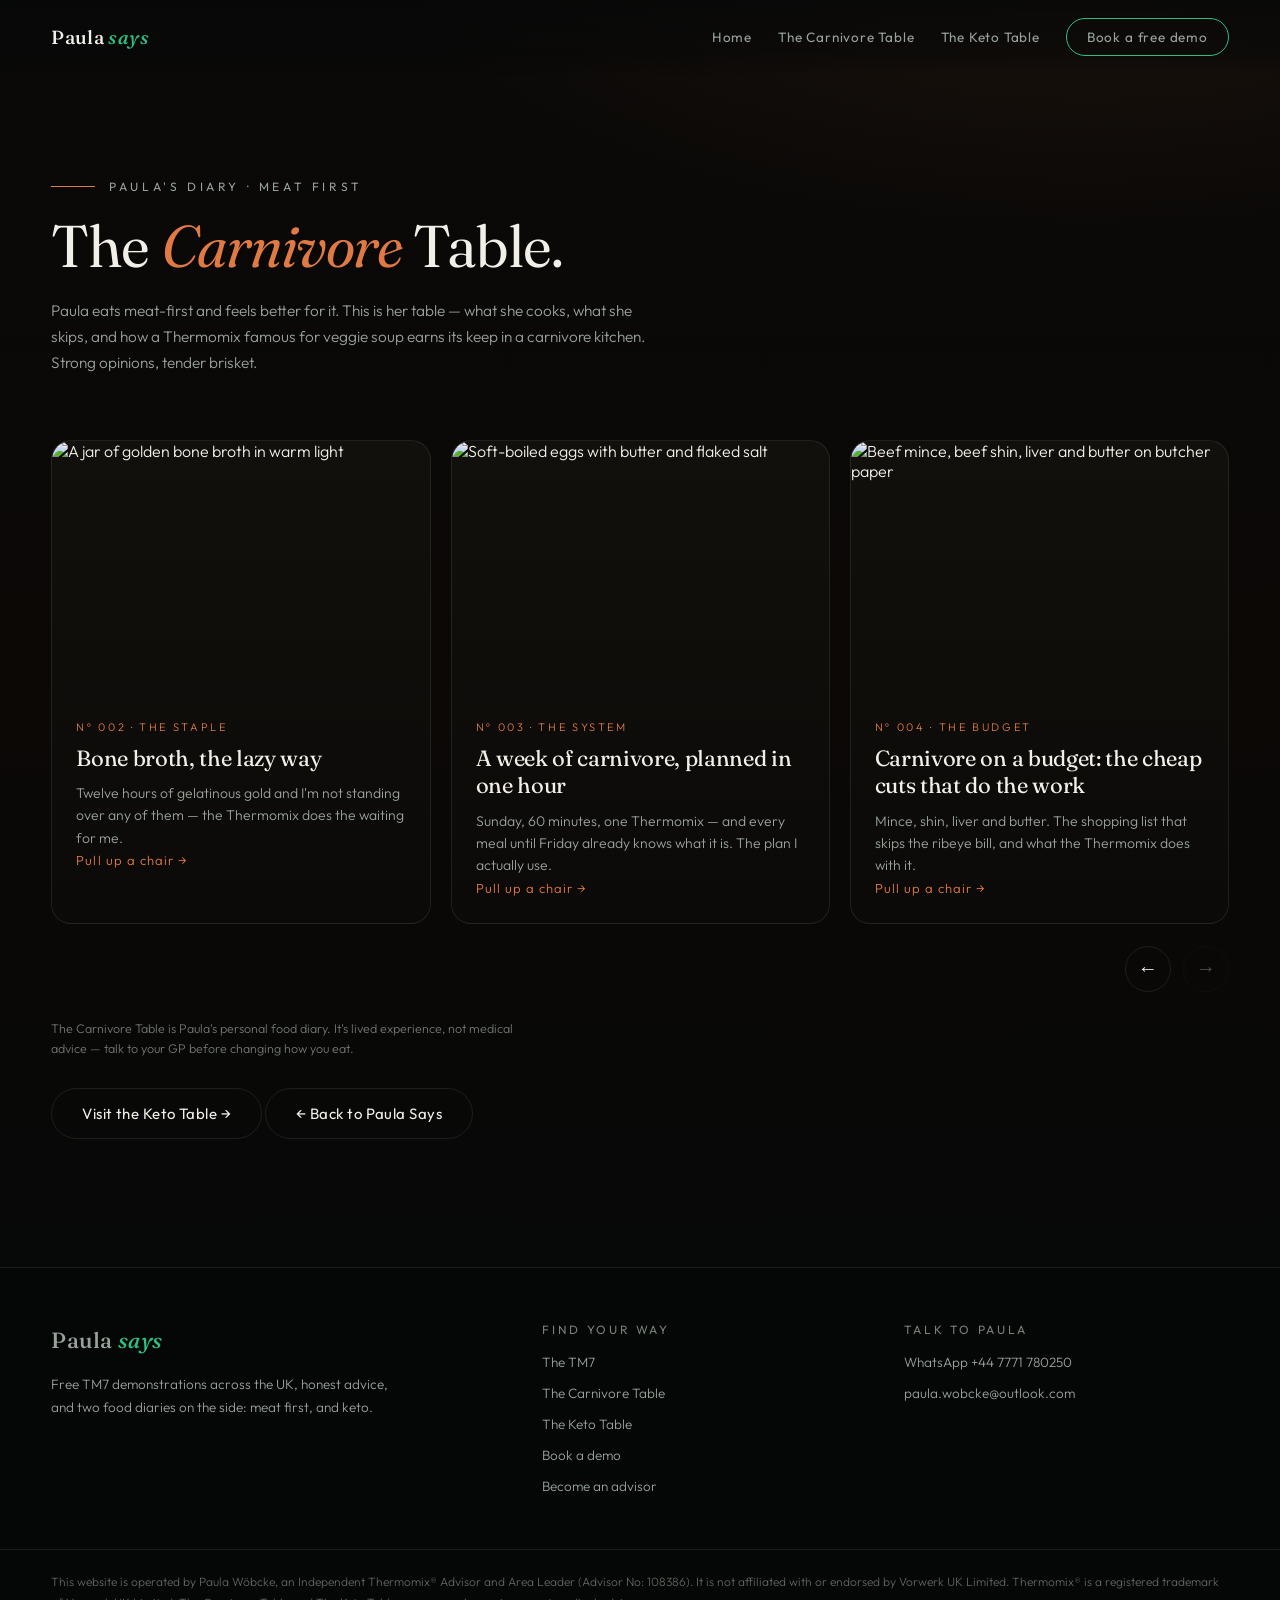
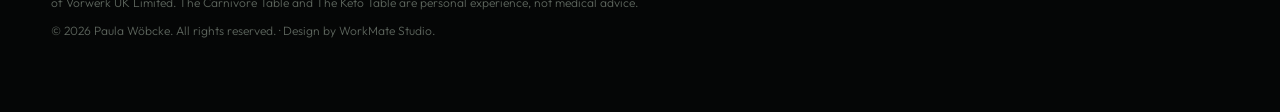
==== site/carnivore/index.html @ 3ee0a404 "Carnivore Table page" ====
<!DOCTYPE html>
<html lang="en">
<head>
<meta charset="UTF-8">
<meta name="viewport" content="width=device-width, initial-scale=1.0">
<title>The Carnivore Table · Paula Says</title>
<meta name="description" content="Paula Wöbcke's meat-first food diary: carnivore cooking with a Thermomix.">
<link rel="icon" type="image/svg+xml" href="/favicon.svg">
<link rel="preconnect" href="https://fonts.googleapis.com">
<link rel="preconnect" href="https://fonts.gstatic.com" crossorigin>
<link href="https://fonts.googleapis.com/css2?family=Fraunces:ital,opsz,wght@0,9..144,300..700;1,9..144,300..700&family=Outfit:wght@300..700&display=swap" rel="stylesheet">
<style>
:root{
  --bg:#070808; --panel:#0d0f0e; --panel2:#101312; --ink:#f2efe8; --dim:#98a29b;
  --line:rgba(242,239,232,.09);
  --green:#2fbd82; --green-soft:rgba(47,189,130,.14);
  --ember:#e07a45; --ember-deep:#b4432a; --ember-soft:rgba(224,122,69,.12);
  --ease:cubic-bezier(.22,1,.36,1);
}
*{margin:0;padding:0;box-sizing:border-box}
html{scroll-behavior:smooth}
body{background:var(--bg);color:var(--ink);font-family:"Outfit",system-ui,sans-serif;
  font-weight:300;-webkit-font-smoothing:antialiased;overflow-x:hidden}
::selection{background:var(--green);color:#04130c}
img,video{max-width:100%;display:block}
.wrap{max-width:1280px;margin:0 auto;padding:0 clamp(20px,4vw,56px)}
h1,h2,h3,.serif{font-family:"Fraunces",serif;font-weight:380;letter-spacing:-.015em}
em{font-style:italic}
.kicker{display:flex;align-items:center;gap:14px;font-size:12px;letter-spacing:.3em;
  text-transform:uppercase;color:var(--dim);font-weight:400}
.kicker::before{content:"";width:44px;height:1px;background:var(--green)}
.kicker.ember::before{background:var(--ember)}
.says{font-family:"Fraunces",serif;font-style:italic;font-weight:340;
  font-size:clamp(22px,2.6vw,34px);line-height:1.35;color:var(--ink)}
.says .who{display:block;margin-top:18px;font-family:"Outfit",sans-serif;font-style:normal;
  font-size:12px;letter-spacing:.28em;text-transform:uppercase;color:var(--dim)}
.btn{display:inline-flex;align-items:center;gap:10px;padding:15px 30px;border-radius:999px;
  border:1px solid var(--line);color:var(--ink);text-decoration:none;font-size:15px;font-weight:400;
  letter-spacing:.03em;transition:all .45s var(--ease);background:transparent;cursor:pointer;font-family:inherit}
.btn:hover{transform:translateY(-2px)}
.btn.green{background:var(--green);border-color:var(--green);color:#04130c;font-weight:500}
.btn.green:hover{box-shadow:0 12px 40px -8px rgba(47,189,130,.45)}
.btn.ghost:hover{border-color:var(--green);background:var(--green-soft)}
.btn.emberline:hover{border-color:var(--ember);background:var(--ember-soft)}

/* nav */
nav{position:fixed;top:0;left:0;right:0;z-index:50;
  background:linear-gradient(rgba(7,8,8,.82),rgba(7,8,8,.55) 70%,transparent);
  backdrop-filter:blur(14px);-webkit-backdrop-filter:blur(14px)}
.nav-in{max-width:1280px;margin:0 auto;padding:18px clamp(20px,4vw,56px);
  display:flex;align-items:center;gap:30px}
.mark{font-family:"Fraunces",serif;font-weight:500;font-size:19px;letter-spacing:.02em;
  color:var(--ink);text-decoration:none;white-space:nowrap}
.mark em{color:var(--green)}
.nav-links{display:flex;gap:26px;margin-left:auto;align-items:center}
.nav-links a{color:var(--dim);text-decoration:none;font-size:13.5px;letter-spacing:.06em;
  font-weight:400;transition:color .3s}
.nav-links a:hover{color:var(--ink)}
.nav-links a.table-link:hover{color:var(--ember)}
.nav-cta{border:1px solid var(--green);color:var(--green);border-radius:999px;padding:9px 20px;
  font-size:13px;text-decoration:none;letter-spacing:.05em;transition:all .4s var(--ease);white-space:nowrap}
.nav-cta:hover{background:var(--green);color:#04130c}
@media(max-width:900px){.nav-links a:not(.nav-cta){display:none}}

/* hero */
header.hero{position:relative;min-height:100svh;display:flex;flex-direction:column;justify-content:flex-end;
  overflow:hidden;padding-top:96px}
.hero video{position:absolute;inset:0;width:100%;height:100%;object-fit:cover;
  filter:saturate(1.05) brightness(.55)}
.hero .veil{position:absolute;inset:0;background:
  linear-gradient(180deg,rgba(10,11,11,.78),rgba(10,11,11,.55) 34%,rgba(10,11,11,.62) 62%,rgba(7,8,8,.98) 96%)}
.hero-in{position:relative;z-index:2;padding-bottom:clamp(40px,6vh,84px)}
.hero h1{font-size:clamp(48px,8.4vw,124px);line-height:.98;margin:.28em 0 .22em}
.hero h1 .g{color:var(--green);font-weight:340}
.hero h1 .q{color:var(--ink);font-style:normal}
.hero h1 em{font-weight:340}
.hero .lede{max-width:560px;color:#cfd6d0;font-size:clamp(16px,1.35vw,19px);line-height:1.65}
.hero .lede strong{color:var(--ink);font-weight:500}
.hero-ctas{display:flex;flex-wrap:wrap;gap:14px;margin-top:34px}
.hero-stats{display:flex;flex-wrap:wrap;gap:clamp(22px,4vw,56px);margin-top:clamp(30px,5vh,54px);
  padding-top:26px;border-top:1px solid var(--line)}
.stat b{display:block;font-family:"Fraunces",serif;font-style:italic;font-weight:400;
  font-size:clamp(24px,2.4vw,34px);color:var(--ink)}
.stat span{font-size:12px;letter-spacing:.14em;text-transform:uppercase;color:var(--dim)}
.scroll-cue{position:absolute;right:clamp(20px,4vw,56px);bottom:clamp(40px,6vh,84px);z-index:2;
  font-size:11px;letter-spacing:.3em;text-transform:uppercase;color:var(--dim);
  writing-mode:vertical-rl;display:flex;align-items:center;gap:12px}
.scroll-cue::after{content:"";width:1px;height:52px;background:linear-gradient(var(--green),transparent);
  animation:drip 2.2s var(--ease) infinite}
@keyframes drip{0%{transform:scaleY(0);transform-origin:top}55%{transform:scaleY(1);transform-origin:top}
  56%{transform-origin:bottom}100%{transform:scaleY(0);transform-origin:bottom}}
@media(max-width:720px){
  .scroll-cue{display:none}
  .hero h1{font-size:clamp(38px,11vw,54px)}
  .hero .lede{font-size:15px}
  .hero-ctas{margin-top:24px}
  .hero-stats{gap:16px 26px;margin-top:26px;padding-top:20px}
  .stat b{font-size:22px}
}

/* marquee */
.marquee{border-block:1px solid var(--line);overflow:hidden;padding:16px 0;background:var(--panel)}
.marquee .track{display:flex;gap:48px;white-space:nowrap;animation:mq 34s linear infinite;width:max-content}
.marquee span{font-size:13px;letter-spacing:.26em;text-transform:uppercase;color:var(--dim)}
.marquee span i{font-style:normal;color:var(--green);margin-right:48px}
@keyframes mq{to{transform:translateX(-50%)}}
@media (prefers-reduced-motion:reduce){.marquee .track{animation:none}}

section{padding:clamp(72px,10vw,140px) 0;position:relative}
.sec-head{max-width:760px;margin-bottom:clamp(36px,5vw,64px)}
.sec-head h2{font-size:clamp(34px,4.6vw,60px);line-height:1.06;margin:.35em 0 .35em}
.sec-head p{color:var(--dim);font-size:clamp(15px,1.2vw,17.5px);line-height:1.7;max-width:600px}

/* machine cards */
.bench{display:grid;grid-template-columns:repeat(auto-fit,minmax(min(300px,100%),1fr));gap:18px}
.card{background:linear-gradient(180deg,var(--panel2),var(--panel));border:1px solid var(--line);
  border-radius:18px;padding:28px 26px;position:relative;overflow:hidden;
  transition:transform .6s var(--ease),border-color .4s,box-shadow .6s var(--ease)}
.card::before{content:"";position:absolute;inset:-1px;border-radius:18px;padding:1px;opacity:0;
  background:linear-gradient(135deg,rgba(47,189,130,.65),transparent 45%);
  -webkit-mask:linear-gradient(#000 0 0) content-box,linear-gradient(#000 0 0);
  -webkit-mask-composite:xor;mask-composite:exclude;transition:opacity .5s}
.card:hover{transform:translateY(-4px);box-shadow:0 30px 60px -30px rgba(0,0,0,.8),0 0 44px -18px rgba(47,189,130,.35)}
.card:hover::before{opacity:1}
.card .num{font-family:"Fraunces",serif;font-style:italic;color:var(--green);font-size:15px;letter-spacing:.08em}
.card h3{font-size:21px;margin:12px 0 10px;font-weight:420}
.card p{color:var(--dim);font-size:14.5px;line-height:1.65}
/* cooking modes explorer */
.modes{margin-top:56px}
.modes h3{font-size:clamp(22px,2.4vw,30px);font-weight:420;margin-bottom:6px}
.modes .sub{color:var(--dim);font-size:14.5px;margin-bottom:22px}
.chiprow{display:flex;flex-wrap:wrap;gap:10px}
.mchip{border:1px solid var(--line);background:var(--panel);color:var(--dim);border-radius:999px;
  padding:10px 20px;font-size:13.5px;letter-spacing:.05em;cursor:pointer;font-family:inherit;font-weight:400;
  transition:all .35s var(--ease)}
.mchip:hover{color:var(--ink);border-color:var(--dim)}
.mchip.on{background:var(--green);border-color:var(--green);color:#04130c;font-weight:500}
.mpanel{margin-top:20px;border:1px solid var(--line);border-radius:18px;
  padding:clamp(24px,3.5vw,40px);background:linear-gradient(180deg,var(--panel2),var(--panel));
  display:grid;grid-template-columns:1.2fr .8fr;gap:clamp(20px,4vw,48px);align-items:center;
  box-shadow:0 0 60px -30px rgba(47,189,130,.25)}
@media(max-width:760px){.mpanel{grid-template-columns:1fr}}
.mpanel h4{font-family:"Fraunces",serif;font-weight:420;font-size:clamp(24px,2.8vw,34px);margin-bottom:12px}
.mpanel h4 i{font-style:italic;color:var(--green);font-weight:340}
.mpanel .blurb{color:#c6cdc7;font-size:15.5px;line-height:1.7}
.mpanel .quip{font-family:"Fraunces",serif;font-style:italic;font-size:clamp(18px,1.9vw,23px);
  line-height:1.5;color:var(--ink);border-left:2px solid var(--green);padding-left:22px}
.mpanel .quip .who{display:block;margin-top:10px;font-family:"Outfit",sans-serif;font-style:normal;
  font-size:11px;letter-spacing:.26em;text-transform:uppercase;color:var(--dim)}

/* key art band */
.keyart{margin-top:56px;border-radius:20px;overflow:hidden;border:1px solid var(--line);
  background:radial-gradient(ellipse 55% 95% at 50% 128%,#0d1922 0%,#000 62%)}
.keyart img{width:100%;height:auto;
  -webkit-mask-image:linear-gradient(180deg,transparent 0,#000 13%);
  mask-image:linear-gradient(180deg,transparent 0,#000 13%)}
.keyart .ktx{padding:clamp(30px,4.5vw,58px) 20px 0;text-align:center;
  font-weight:500;font-size:clamp(21px,3vw,42px);line-height:1.3;letter-spacing:.01em;color:var(--ink)}
.keyart .ktx .tg{color:#2fbd82}
.keyart .ktx small{display:block;font-size:clamp(18px,2.4vw,34px);font-weight:400;color:var(--ink)}

/* film */
#film .poster{position:relative;border-radius:22px;overflow:hidden;border:1px solid var(--line);cursor:pointer;display:block;width:100%;padding:0;background:none}
#film .poster img{width:100%;height:clamp(300px,44vw,560px);object-fit:cover;transition:transform 1.2s var(--ease);filter:saturate(1.08)}
#film .poster:hover img{transform:scale(1.03)}
#film .poster::after{content:"";position:absolute;inset:0;background:linear-gradient(180deg,transparent 40%,rgba(7,8,8,.72))}
.play{position:absolute;z-index:2;left:50%;top:50%;transform:translate(-50%,-50%);
  width:92px;height:92px;border-radius:50%;border:1px solid rgba(242,239,232,.5);
  background:rgba(7,8,8,.45);backdrop-filter:blur(8px);display:grid;place-items:center;
  transition:all .5s var(--ease)}
.play::before{content:"";border-style:solid;border-width:13px 0 13px 22px;
  border-color:transparent transparent transparent var(--ink);margin-left:5px}
#film .poster:hover .play{background:var(--green);border-color:var(--green)}
#film .poster:hover .play::before{border-left-color:#04130c}
.film-cap{position:absolute;z-index:2;left:30px;bottom:24px;text-align:left}
.film-cap b{font-family:"Fraunces",serif;font-weight:420;font-size:clamp(20px,2.2vw,28px);display:block}
.film-cap span{color:var(--dim);font-size:13px;letter-spacing:.14em;text-transform:uppercase}
dialog#filmbox{border:none;background:rgba(7,8,8,.94);width:100vw;height:100vh;max-width:100vw;max-height:100vh;
  display:none;place-items:center;padding:4vmin}
dialog#filmbox[open]{display:grid}
dialog#filmbox video{width:min(1200px,94vw);max-height:88vh;border-radius:14px;border:1px solid var(--line)}
dialog#filmbox .close{position:fixed;top:22px;right:26px;background:none;border:1px solid var(--line);
  color:var(--ink);width:44px;height:44px;border-radius:50%;font-size:17px;cursor:pointer;transition:all .3s}
dialog#filmbox .close:hover{border-color:var(--ember);color:var(--ember)}

/* about */
#about .duo{display:grid;grid-template-columns:minmax(280px,460px) 1fr;gap:clamp(28px,5vw,72px);align-items:center}
@media(max-width:900px){#about .duo{grid-template-columns:1fr}}
.portrait{border-radius:22px;overflow:hidden;border:1px solid var(--line);position:relative}
.portrait img{width:100%;aspect-ratio:4/5;object-fit:cover;object-position:50% 20%}
.portrait::after{content:"";position:absolute;inset:0;background:linear-gradient(200deg,transparent 55%,rgba(7,8,8,.55))}
.portrait figcaption{position:absolute;left:22px;bottom:18px;z-index:2;font-size:12px;
  letter-spacing:.2em;text-transform:uppercase;color:#cfd6d0}
#about h2{font-size:clamp(32px,4vw,52px);line-height:1.08;margin:.3em 0 .4em}
#about .body p{color:#c6cdc7;font-size:16px;line-height:1.75;margin-bottom:1.1em;max-width:56ch}
#about .body p strong{color:var(--ink);font-weight:500}
.offer{display:grid;grid-template-columns:repeat(auto-fit,minmax(200px,1fr));gap:12px;margin-top:26px}
.offer div{border:1px solid var(--line);border-radius:14px;padding:16px 18px;background:var(--panel)}
.offer b{display:block;font-weight:500;font-size:14.5px;margin-bottom:5px}
.offer span{color:var(--dim);font-size:13px;line-height:1.5}

/* the carnivore table */
#table{background:
  radial-gradient(1200px 500px at 85% -5%,rgba(224,122,69,.09),transparent 60%),
  linear-gradient(180deg,#0a0908,#0b0806 55%,var(--bg))}
#table .sec-head h2 em{color:var(--ember)}
.posts{display:flex;gap:20px;overflow-x:auto;overflow-y:hidden;scrollbar-width:none;-ms-overflow-style:none;padding:10px 0 34px;margin:-10px 0 -34px;scroll-snap-type:x mandatory;scroll-behavior:smooth}
.posts::-webkit-scrollbar{display:none;width:0;height:0}
.posts .post{flex:0 0 calc((100% - 40px)/3);scroll-snap-align:start}
@media(max-width:899px){.posts .post{flex:0 0 100%}}
.posts-nav{display:flex;justify-content:flex-end;gap:12px;margin-top:22px}
.posts-nav button{width:46px;height:46px;border-radius:50%;border:1px solid var(--line);background:transparent;color:var(--ink);font-size:20px;cursor:pointer;transition:all .35s var(--ease)}
.posts-nav button:hover:not(:disabled){border-color:var(--ember);background:var(--ember-soft);color:var(--ember)}
.posts-nav button:disabled{opacity:.3;cursor:default}
.post{display:block;text-decoration:none;color:inherit;border:1px solid var(--line);border-radius:20px;
  overflow:hidden;background:linear-gradient(180deg,#12100d,#0c0a08);
  transition:transform .6s var(--ease),border-color .4s,box-shadow .6s var(--ease)}
.post:hover{transform:translateY(-5px);border-color:rgba(224,122,69,.4);
  box-shadow:0 34px 70px -34px rgba(0,0,0,.85),0 0 48px -20px rgba(224,122,69,.35)}
.post .ph{overflow:hidden}
.post img{width:100%;aspect-ratio:3/2;object-fit:cover;transition:transform 1.1s var(--ease)}
.post:hover img{transform:scale(1.05)}
.post .tx{padding:22px 24px 26px}
.post .tag{font-size:11px;letter-spacing:.24em;text-transform:uppercase;color:var(--ember)}
.post h3{font-size:22px;font-weight:420;line-height:1.25;margin:10px 0 10px}
.post p{color:var(--dim);font-size:14px;line-height:1.6}
.post .go{margin-top:16px;font-size:13px;letter-spacing:.08em;color:var(--ember)}
.smallprint{margin-top:26px;color:#6f776f;font-size:12.5px;max-width:62ch;line-height:1.6}

/* demo form */
#demo .split{display:grid;grid-template-columns:1fr 1fr;gap:clamp(28px,5vw,72px)}
@media(max-width:900px){#demo .split{grid-template-columns:1fr}}
form .row{display:grid;grid-template-columns:1fr 1fr;gap:12px}
@media(max-width:560px){form .row{grid-template-columns:1fr}}
label{display:block;font-size:12px;letter-spacing:.16em;text-transform:uppercase;color:var(--dim);margin:16px 0 8px}
input,select,textarea{width:100%;background:var(--panel);border:1px solid var(--line);border-radius:12px;
  color:var(--ink);padding:14px 16px;font-family:inherit;font-size:15px;font-weight:300;outline:none;
  transition:border-color .3s}
input:focus,select:focus,textarea:focus{border-color:var(--green)}
form .btn{margin-top:22px}
.wa{display:flex;flex-direction:column;gap:14px;justify-content:center}
.wa .bigwa{display:flex;align-items:center;gap:16px;border:1px solid var(--line);border-radius:18px;
  padding:22px 24px;text-decoration:none;color:inherit;background:var(--panel);transition:all .45s var(--ease)}
.wa .bigwa:hover{border-color:var(--green);background:var(--green-soft);transform:translateY(-2px)}
.wa .bigwa b{display:block;font-weight:500;font-size:16px}
.wa .bigwa span{color:var(--dim);font-size:13.5px}
.wa .dot{width:46px;height:46px;border-radius:50%;background:var(--green-soft);display:grid;place-items:center;
  color:var(--green);font-size:20px;flex:none}

/* join */
#join .grid2{display:grid;grid-template-columns:1fr;max-width:720px;gap:clamp(28px,5vw,72px);align-items:start}
@media(max-width:940px){#join .grid2{grid-template-columns:1fr}}
.steps{display:grid;gap:14px;margin-top:8px}
.step{display:flex;gap:18px;border:1px solid var(--line);border-radius:16px;padding:18px 20px;background:var(--panel)}
.step .n{font-family:"Fraunces",serif;font-style:italic;color:var(--green);font-size:20px;flex:none;width:30px}
.step b{display:block;font-weight:500;font-size:15px;margin-bottom:4px}
.step span{color:var(--dim);font-size:13.5px;line-height:1.55}
.calc{border:1px solid var(--line);border-radius:22px;padding:30px 30px 34px;
  background:linear-gradient(180deg,var(--panel2),var(--panel));position:sticky;top:96px;
  box-shadow:0 0 70px -30px rgba(47,189,130,.25)}
.calc h3{font-size:24px;font-weight:420;margin-bottom:4px}
.calc .sub{color:var(--dim);font-size:13.5px;margin-bottom:26px}
.calc output{display:block;font-family:"Fraunces",serif;font-style:italic;font-weight:400;
  font-size:clamp(44px,5vw,64px);color:var(--green);line-height:1;margin:10px 0 4px}
.calc .per{color:var(--dim);font-size:13px;letter-spacing:.12em;text-transform:uppercase}
input[type=range]{-webkit-appearance:none;appearance:none;height:4px;border-radius:4px;padding:0;border:none;
  background:linear-gradient(90deg,var(--green) var(--fill,30%),rgba(242,239,232,.14) var(--fill,30%));margin:30px 0 8px}
input[type=range]::-webkit-slider-thumb{-webkit-appearance:none;width:22px;height:22px;border-radius:50%;
  background:var(--green);border:4px solid #04130c;box-shadow:0 0 0 1px var(--green),0 0 18px rgba(47,189,130,.6);cursor:pointer}
.calc .scale{display:flex;justify-content:space-between;color:var(--dim);font-size:12px;margin-bottom:18px}
.calc .note{color:#6f776f;font-size:12px;line-height:1.55;margin-top:18px}

/* footer */
footer{border-top:1px solid var(--line);padding:54px 0 70px;background:#050606}
.foot{display:grid;grid-template-columns:1.4fr 1fr 1fr;gap:36px}
@media(max-width:800px){.foot{grid-template-columns:1fr}}
.foot .mark{font-size:22px}
.foot p,.foot a{color:var(--dim);font-size:13.5px;line-height:1.7;text-decoration:none}
.foot a:hover{color:var(--ink)}
.foot h4{font-size:12px;letter-spacing:.22em;text-transform:uppercase;color:#788078;margin-bottom:14px;font-weight:400}
.foot li{list-style:none;margin-bottom:8px}
.legal{margin-top:44px;padding-top:22px;border-top:1px solid var(--line);color:#5d655d;font-size:12px;line-height:1.7}

/* reveal on scroll */
.rv{opacity:0;transform:translateY(26px);transition:opacity .9s var(--ease),transform .9s var(--ease)}
.rv.in{opacity:1;transform:none}
@media (prefers-reduced-motion:reduce){.rv{opacity:1;transform:none;transition:none}}
</style>
<link rel="icon" type="image/svg+xml" href="/favicon.svg">
</head>
<body>
<nav>
  <div class="nav-in">
    <a class="mark" href="/">Paula <em>says</em></a>
    <div class="nav-links">
      <a href="/">Home</a>
      <a class="table-link" href="/carnivore/">The Carnivore Table</a>
      <a class="table-link" href="/keto/">The Keto Table</a>
      <a class="nav-cta" href="/#demo">Book a free demo</a>
    </div>
  </div>
</nav>

<section id="table" style="padding-top:clamp(120px,14vw,180px)">
  <div class="wrap">
    <div class="sec-head rv">
      <div class="kicker ember">Paula's diary · meat first</div>
      <h2>The <em>Carnivore</em> Table.</h2>
      <p>Paula eats meat-first and feels better for it. This is her table — what she cooks, what she skips, and how a Thermomix famous for veggie soup earns its keep in a carnivore kitchen. Strong opinions, tender brisket.</p>
    </div>
    <div class="posts">
      <a class="post rv" href="/blog/why-i-eat-meat-first/">
        <div class="ph"><img src="/assets/steak.webp" alt="Ribeye steak searing in a cast-iron pan" loading="lazy"></div>
        <div class="tx"><span class="tag">Nº 001 · The why</span>
          <h3>Why I eat meat first</h3>
          <p>What changed when I stopped decorating the plate and started listening to it. My honest, unscientific, very well-fed story.</p>
          <span class="go">Pull up a chair →</span></div>
      </a>
      <a class="post rv" href="/blog/bone-broth-thermomix/">
        <div class="ph"><img src="/assets/broth.webp" alt="A jar of golden bone broth in warm light" loading="lazy"></div>
        <div class="tx"><span class="tag">Nº 002 · The staple</span>
          <h3>Bone broth, the lazy way</h3>
          <p>Twelve hours of gelatinous gold and I'm not standing over any of them — the Thermomix does the waiting for me.</p>
          <span class="go">Pull up a chair →</span></div>
      </a>
      <a class="post rv" href="/blog/one-hour-carnivore-week/">
        <div class="ph"><img src="/assets/eggs.webp" alt="Soft-boiled eggs with butter and flaked salt" loading="lazy"></div>
        <div class="tx"><span class="tag">Nº 003 · The system</span>
          <h3>A week of carnivore, planned in one hour</h3>
          <p>Sunday, 60 minutes, one Thermomix — and every meal until Friday already knows what it is. The plan I actually use.</p>
          <span class="go">Pull up a chair →</span></div>
      </a>
      <a class="post rv" href="/blog/carnivore-on-a-budget/">
        <div class="ph"><img src="/assets/2-budget-cuts.webp" alt="Beef mince, beef shin, liver and butter on butcher paper" loading="lazy"></div>
        <div class="tx"><span class="tag">Nº 004 · The budget</span>
          <h3>Carnivore on a budget: the cheap cuts that do the work</h3>
          <p>Mince, shin, liver and butter. The shopping list that skips the ribeye bill, and what the Thermomix does with it.</p>
          <span class="go">Pull up a chair →</span></div>
      </a>
    </div>
    <div class="posts-nav"><button type="button" id="postsPrev" aria-label="Previous posts">←</button><button type="button" id="postsNext" aria-label="Next posts">→</button></div>
    <p class="smallprint">The Carnivore Table is Paula's personal food diary. It's lived experience, not medical advice — talk to your GP before changing how you eat.</p>
    <p style="margin-top:30px"><a class="btn emberline" href="/keto/">Visit the Keto Table →</a> <a class="btn" href="/">← Back to Paula Says</a></p>
  </div>
</section>

<footer>
  <div class="wrap foot">
    <div>
      <a class="mark" href="/">Paula <em>says</em></a>
      <p style="margin-top:14px;max-width:38ch">Free TM7 demonstrations across the UK, honest advice,
        and two food diaries on the side: meat first, and keto.</p>
    </div>
    <div>
      <h4>Find your way</h4>
      <ul>
        <li><a href="/#machine">The TM7</a></li>
        <li><a href="/carnivore/">The Carnivore Table</a></li>
        <li><a href="/keto/">The Keto Table</a></li>
        <li><a href="/#demo">Book a demo</a></li>
        <li><a href="/#join">Become an advisor</a></li>
      </ul>
    </div>
    <div>
      <h4>Talk to Paula</h4>
      <ul>
        <li><a href="https://wa.me/447771780250">WhatsApp +44 7771 780250</a></li>
        <li><a href="mailto:paula.wobcke@outlook.com">paula.wobcke@outlook.com</a></li>
      </ul>
    </div>
  </div>
  <div class="wrap legal">
    <p>This website is operated by Paula Wöbcke, an Independent Thermomix® Advisor and Area Leader (Advisor No: 108386). It is not
      affiliated with or endorsed by Vorwerk UK Limited. Thermomix® is a registered trademark of
      Vorwerk UK Limited. The Carnivore Table and The Keto Table are personal experience, not medical advice.</p>
    <p style="margin-top:8px">© 2026 Paula Wöbcke. All rights reserved. · Design by WorkMate Studio.</p>
  </div>
</footer>

<script>
const io=new IntersectionObserver(es=>es.forEach(e=>{if(e.isIntersecting){e.target.classList.add('in');io.unobserve(e.target)}}),{rootMargin:'0px 0px -10% 0px'});
document.querySelectorAll('.rv').forEach(el=>io.observe(el));
// carnivore table arrows
(function(){
  const row=document.querySelector('.posts'),prev=document.getElementById('postsPrev'),next=document.getElementById('postsNext');
  if(!row||!prev||!next)return;
  const step=()=>{const c=row.children[0];return c?c.getBoundingClientRect().width+20:row.clientWidth};
  const per=()=>Math.max(1,Math.round((row.clientWidth+20)/step()));
  const upd=()=>{prev.disabled=row.scrollLeft<4;next.disabled=row.scrollLeft+row.clientWidth>=row.scrollWidth-4};
  prev.addEventListener('click',()=>row.scrollBy({left:-step()*per(),behavior:'smooth'}));
  next.addEventListener('click',()=>row.scrollBy({left:step()*per(),behavior:'smooth'}));
  const toEnd=()=>{row.style.scrollBehavior='auto';row.scrollLeft=row.scrollWidth;row.style.scrollBehavior='';upd()};
  row.addEventListener('scroll',upd);window.addEventListener('resize',toEnd);
  toEnd();window.addEventListener('load',toEnd);if(document.fonts&&document.fonts.ready)document.fonts.ready.then(toEnd);
})();
</script>
<script src="/snow.js" defer></script>
</body>
</html>
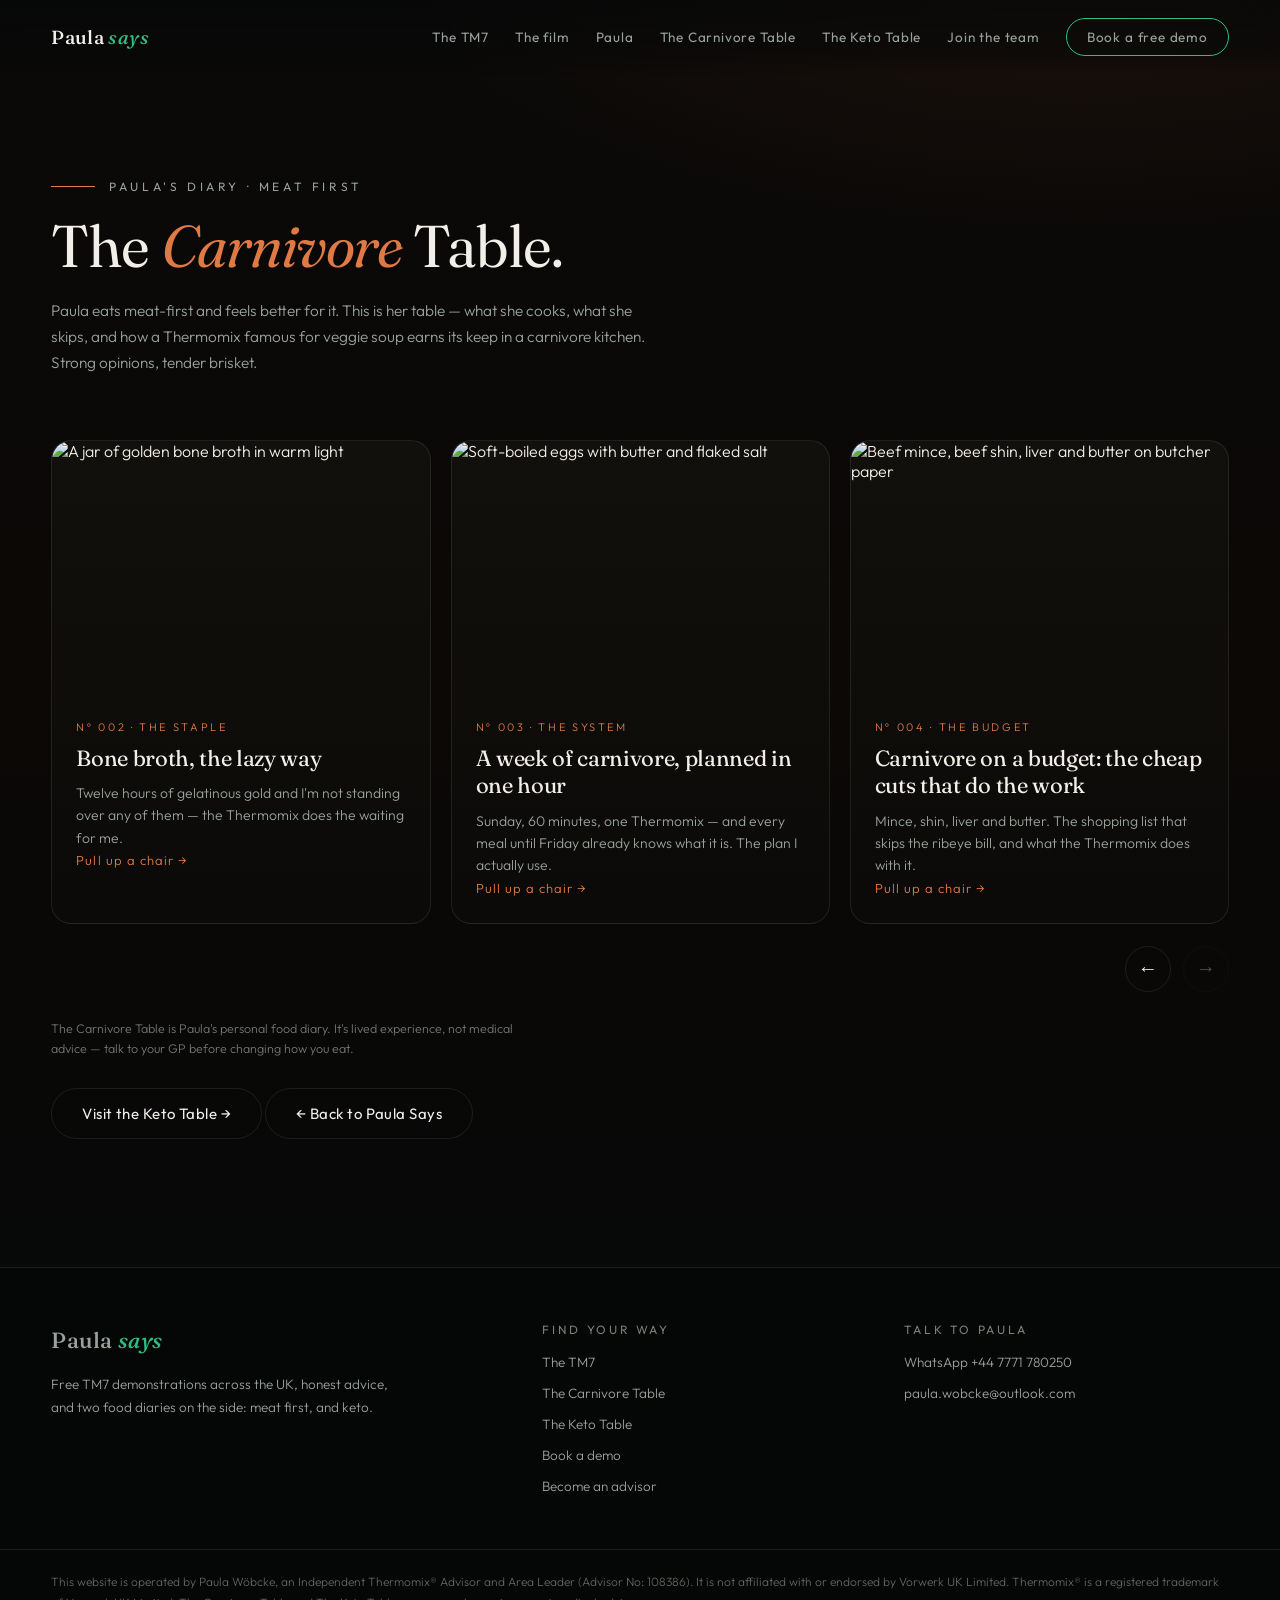
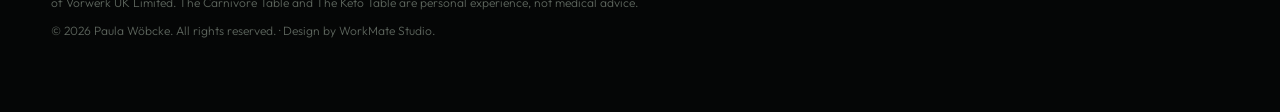
==== commit e0acf88f: "Full nav on carnivore page" ====
--- a/site/carnivore/index.html
+++ b/site/carnivore/index.html
@@ -293,9 +293,12 @@
   <div class="nav-in">
     <a class="mark" href="/">Paula <em>says</em></a>
     <div class="nav-links">
-      <a href="/">Home</a>
+      <a href="/#machine">The TM7</a>
+      <a href="/#film">The film</a>
+      <a href="/#about">Paula</a>
       <a class="table-link" href="/carnivore/">The Carnivore Table</a>
       <a class="table-link" href="/keto/">The Keto Table</a>
+      <a href="/#join">Join the team</a>
       <a class="nav-cta" href="/#demo">Book a free demo</a>
     </div>
   </div>
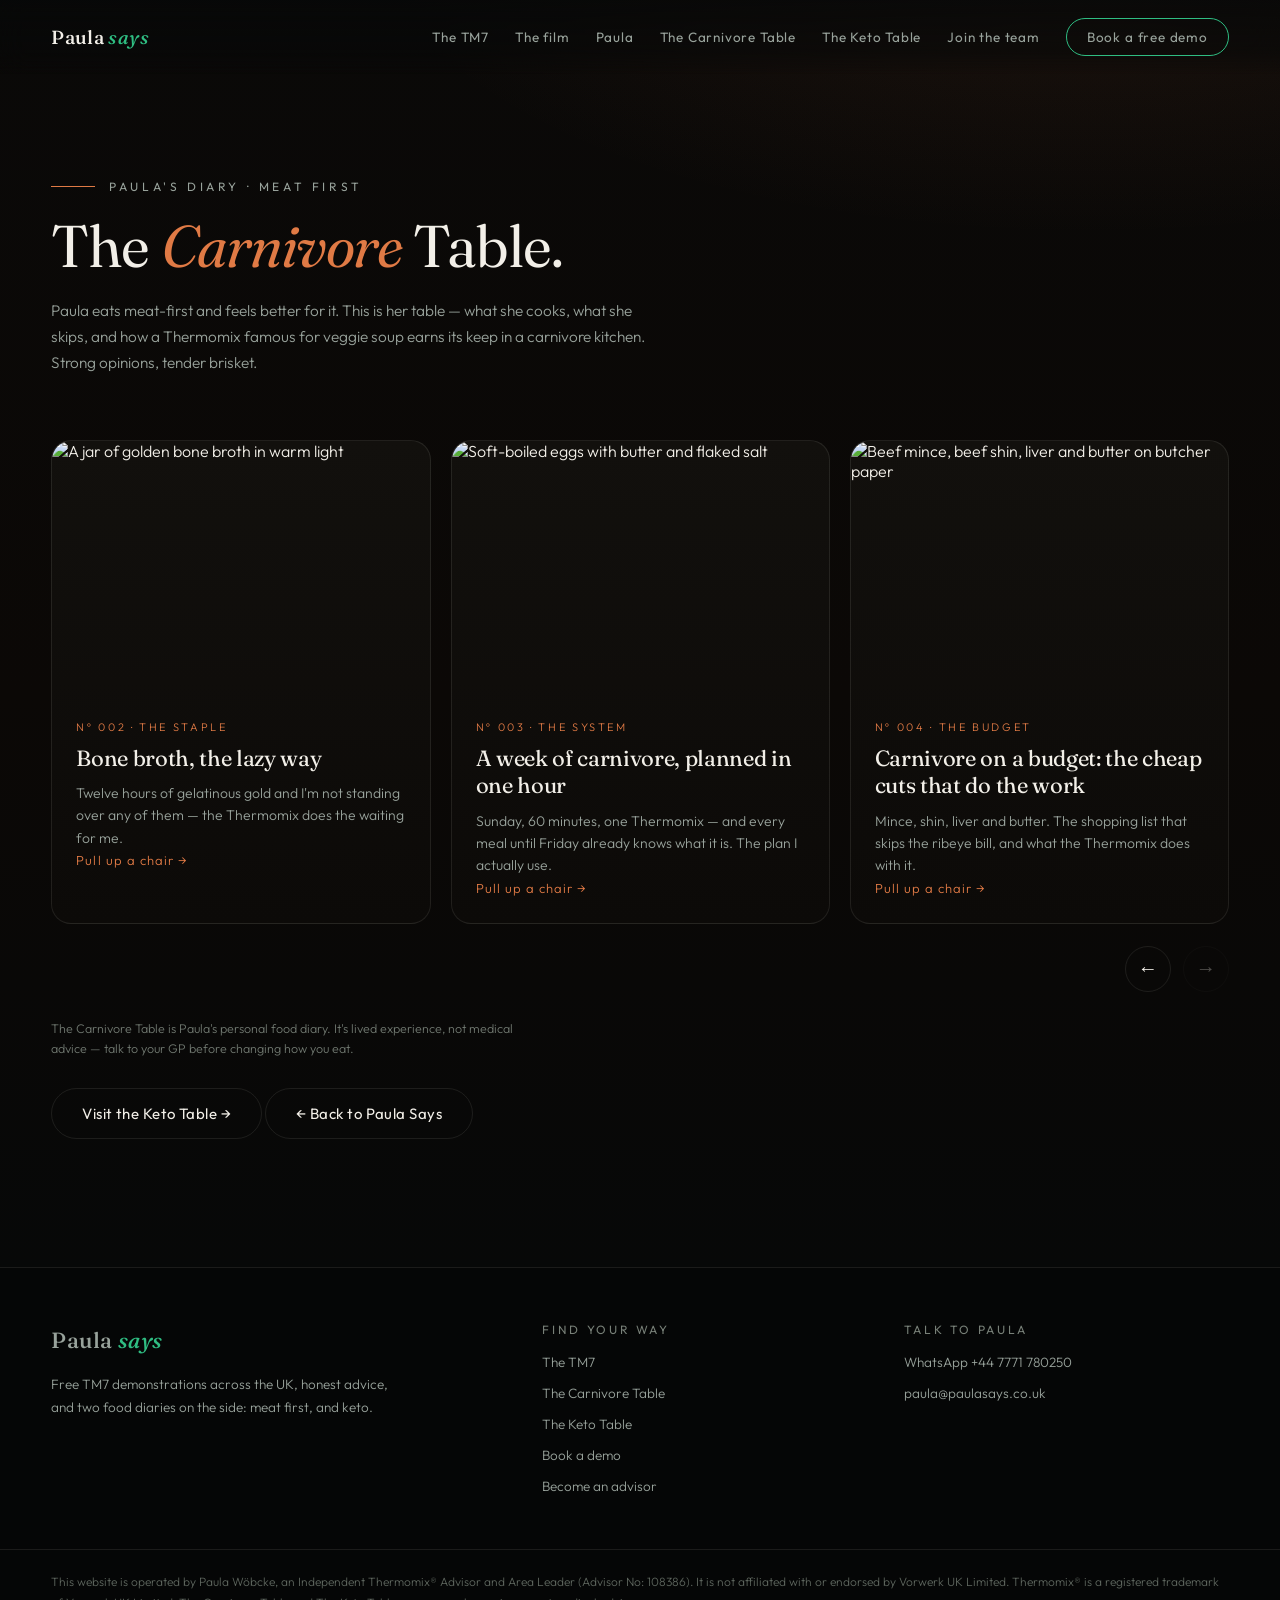
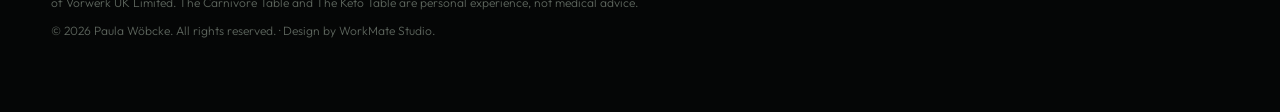
==== commit 5236dc0d: "Update index.html" ====
--- a/site/carnivore/index.html
+++ b/site/carnivore/index.html
@@ -368,7 +368,7 @@
       <h4>Talk to Paula</h4>
       <ul>
         <li><a href="https://wa.me/447771780250">WhatsApp +44 7771 780250</a></li>
-        <li><a href="mailto:paula.wobcke@outlook.com">paula.wobcke@outlook.com</a></li>
+        <li><a href="mailto:paula@paulasays.co.uk">paula@paulasays.co.uk</a></li>
       </ul>
     </div>
   </div>
